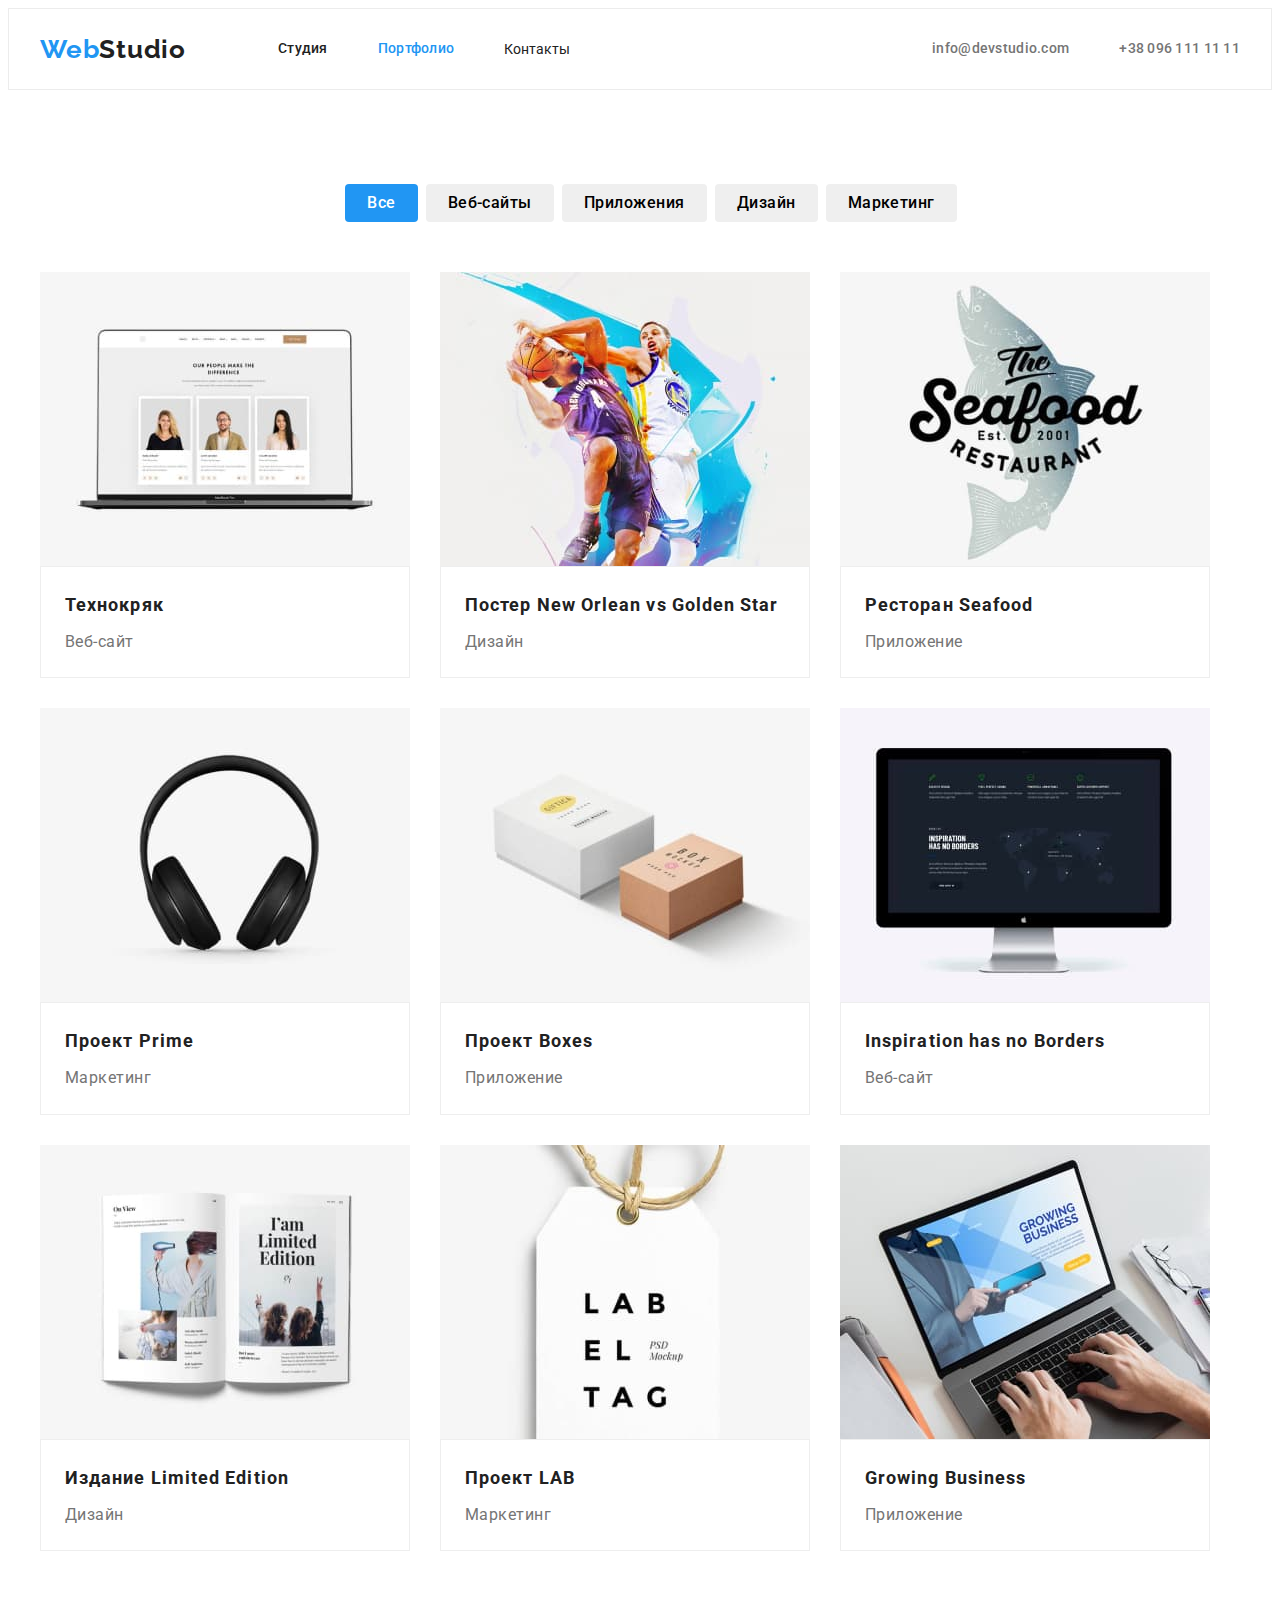
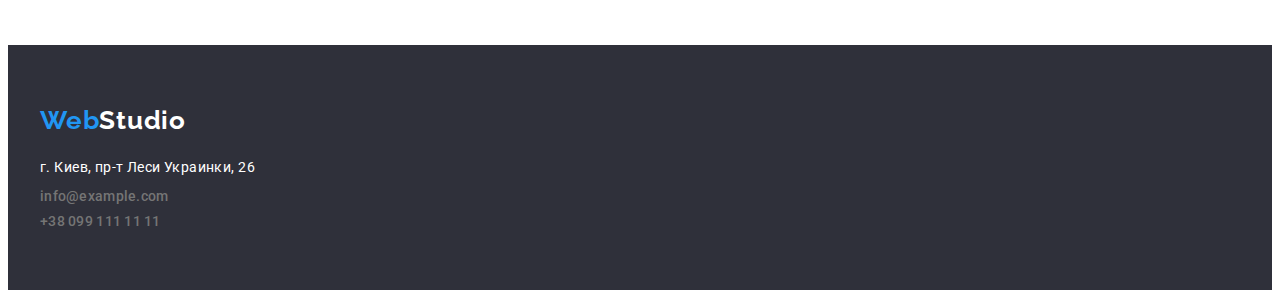
==== portfolio.html @ 07ff0b9d "add all files from hw-03" ====
<!DOCTYPE html>
<html lang="ru">
  <head>
    <meta charset="UTF-8" />
    <meta http-equiv="X-UA-Compatible" content="IE=edge" />
    <meta name="viewport" content="width=device-width, initial-scale=1.0" />
    <title>Document</title>
    <link rel="preconnect" href="https://fonts.googleapis.com" />
    <link rel="preconnect" href="https://fonts.gstatic.com" crossorigin />
    <link
      href="https://fonts.googleapis.com/css2?family=Montserrat:wght@400;700&family=Raleway:wght@700&family=Roboto:wght@400;500;700;900&display=swap"
      rel="stylesheet"
    />
    <link
      rel="stylesheet"
      href="https://cdnjs.cloudflare.com/ajax/libs/modern-normalize/1.1.0/modern-normalize.min.css"
      integrity="sha512-wpPYUAdjBVSE4KJnH1VR1HeZfpl1ub8YT/NKx4PuQ5NmX2tKuGu6U/JRp5y+Y8XG2tV+wKQpNHVUX03MfMFn9Q=="
      crossorigin="anonymous"
      referrerpolicy="no-referrer"
    />
    <link rel="stylesheet" href="./css/styles.css" />
  </head>
  <body>
    <!-- HEADER -->
    <header class="page-header">
      <div class="container page-header-container">
        <nav class="page-nav">
          <a class="logo" href="/"
            >Web<span class="second-part-logo">Studio</span></a
          >
          <ul class="page-nav">
            <li class="menu-item">
              <a class="menu-link" href="./index.html">Студия</a>
            </li>
            <li class="menu-item">
              <a class="menu-link current" href="">Портфолио</a>
            </li>
            <li class="menu-item">
              <a class="menu-link" href="">Контакты</a>
            </li>
          </ul>
        </nav>
        <ul class="address-tel-container">
          <li>
            <a class="mail-address" href="mailto:info@devstudio.com"
              >info@devstudio.com</a
            >
          </li>
          <li>
            <a class="phone-number" href="tel:+380961111111"
              >+38 096 111 11 11</a
            >
          </li>
        </ul>
      </div>
    </header>
    <!-- Main -->
    <main>
      <!-- Навигация -->
      <section class="section">
        <div class="container">
          <h1 hidden>Навигация</h1>
          <ul class="container container-buttons">
            <li>
              <button type="button" class="portfolio-button current-portfolio">
                Все
              </button>
            </li>
            <li>
              <button type="button" class="portfolio-button">Веб-сайты</button>
            </li>
            <li>
              <button type="button" class="portfolio-button">Приложения</button>
            </li>
            <li>
              <button type="button" class="portfolio-button">Дизайн</button>
            </li>
            <li>
              <button type="button" class="portfolio-button">Маркетинг</button>
            </li>
          </ul>
          <!-- Плиточные елементы -->
          <ul class="work-element">
            <li class="work-list">
              <img
                src="./images/portfolio/website.jpg"
                alt="website"
                width="370"
                height="294"
              />
              <div class="work-element-name">
                <h2 class="description-work">Технокряк</h2>
                <p class="task-types">Веб-сайт</p>
              </div>
            </li>
            <li class="work-list">
              <img
                src="./images/portfolio/design.jpg"
                alt="design"
                width="370"
                height="294"
              />
              <div class="work-element-name">
                <h2 class="description-work">
                  Постер <span lang="en">New Orlean vs Golden Star</span>
                </h2>
                <p class="task-types">Дизайн</p>
              </div>
            </li>
            <li class="work-list">
              <img
                src="./images/portfolio/app.jpg"
                alt="app"
                width="370"
                height="294"
              />
              <div class="work-element-name">
                <h2 class="description-work">
                  Ресторан <span lang="en">Seafood</span>
                </h2>
                <p class="task-types">Приложение</p>
              </div>
            </li>
            <li class="work-list">
              <img
                src="./images/portfolio/marketing.jpg"
                alt="marketing"
                width="370"
                height="294"
              />
              <div class="work-element-name">
                <h2 class="description-work">
                  Проект <span lang="en">Prime</span>
                </h2>
                <p class="task-types">Маркетинг</p>
              </div>
            </li>
            <li class="work-list">
              <img
                src="./images/portfolio/second-app.jpg"
                alt="app"
                width="370"
                height="294"
              />
              <div class="work-element-name">
                <h2 class="description-work">
                  Проект <span lang="en">Boxes</span>
                </h2>
                <p class="task-types">Приложение</p>
              </div>
            </li>
            <li class="work-list">
              <img
                src="./images/portfolio/second-website.jpg"
                alt="website"
                width="370"
                height="294"
              />
              <div class="work-element-name">
                <h2 lang="en" class="description-work">
                  Inspiration has no Borders
                </h2>
                <p class="task-types">Веб-сайт</p>
              </div>
            </li>
            <li class="work-list">
              <img
                src="./images/portfolio/second-design.jpg"
                alt="design"
                width="370"
                height="294"
              />
              <div class="work-element-name">
                <h2 class="description-work">
                  Издание <span lang="en">Limited Edition</span>
                </h2>
                <p class="task-types">Дизайн</p>
              </div>
            </li>
            <li class="work-list">
              <img
                src="./images/portfolio/second-marketing.jpg"
                alt="marketing"
                width="370"
                height="294"
              />
              <div class="work-element-name">
                <h2 class="description-work">
                  Проект <span lang="en">LAB</span>
                </h2>
                <p class="task-types">Маркетинг</p>
              </div>
            </li>
            <li class="work-list">
              <img
                src="./images/portfolio/third-app.jpg"
                alt="app"
                width="370"
                height="294"
              />
              <div class="work-element-name">
                <h2 lang="en" class="description-work">Growing Business</h2>
                <p class="task-types">Приложение</p>
              </div>
            </li>
          </ul>
        </div>
      </section>
    </main>
    <!-- FOOTER -->
    <footer class="background-footer-portfolio">
      <div class="container">
        <a class="logo" href="./index.html"
          >Web<span class="second-part-logo-footer">Studio</span></a
        >
        <address>
          <ul>
            <li class="address">г. Киев, пр-т Леси Украинки, 26</li>
            <li>
              <a
                class="mail-address-portfolio footer"
                href="mailto:info@example.com"
                >info@example.com</a
              >
            </li>
            <li>
              <a
                class="phone-number-portfolio footer-number footer"
                href="tel:+380991111111"
                >+38 099 111 11 11</a
              >
            </li>
          </ul>
        </address>
      </div>
    </footer>
  </body>
</html>
---- css/styles.css ----
/*цвет основного текста #000000*/
/*акцент #2196F3*/
/*акцент #FFFFFF*/
/*цвет вторичного текста #757575*/
/*акцент rgba(255, 255, 255, 0.6);*/
/*цвет фона #E5E5E5*/
/*вторичный цвет фона #F5F4FA*/
:root {
  --accent-color: #2196f3;
  --second-accent-color: #212121;
  --accent-text-color: #757575;
  --background-accent-color: #ffffff;
  --background-second-color: #2f303a;
}

h1,
h2,
h3,
h4,
p {
  margin-top: 0;
  margin-bottom: 0;
}

ul,
ol {
  list-style: none;
  margin-top: 0;
  margin-bottom: 0;
  padding-left: 0;
}

a {
  text-decoration: none;
}

img {
  display: block;
}

button {
  cursor: pointer;
}

.menu-link.current {
  color: var(--accent-color);
}

body {
  font-family: "Roboto", sans-serif;
  font-size: 14px;
}

/* ================Общие классы================ */
/* HEADER */
.page-header {
  /* padding-top: 32px;
  padding-bottom: 32px; */
  border: 1px solid #ECECEC
  ;
}

.container {
  width: 1200px;
  margin-left: auto;
  margin-right: auto;
  padding-left: 15px;
  padding-right: 15px;
}

.page-header-container {
  display: flex;
  align-items: center;
  justify-content: space-between;
}

.page-nav {
  display: flex;
  align-items: center;
}

.logo {
  font-family: "Raleway", sans-serif;
  font-weight: 700;
  font-size: 26px;
  line-height: 1.19;
  letter-spacing: 0.03em;
  color: var(--accent-color);
  margin-right: 92px;
}

.second-part-logo {
  color: var(--second-accent-color);
}

.menu-item:not(:last-child) {
  font-weight: 500;
  font-size: 14px;
  line-height: 1.14;
  letter-spacing: 0.02em;
  color: var(--second-accent-color);
  margin-right: 50px;
}

.menu-link {
  color: var(--second-accent-color);
  padding: 32px 0;
  display: block;
}

.menu-link:hover,
.menu-link:focus {
  color: var(--accent-color);
}

.address-tel-container {
  display: flex;
  align-items: center;
}

/* ================INDEX================ */
/* HEADER */
.mail-address {
  font-weight: 500;
  font-size: 14px;
  line-height: 1.14;
  letter-spacing: 0.02em;
  color: var(--accent-text-color);
  margin-right: 50px;
  padding: 32px 0;
  display: block;
}

.mail-address:hover,
.mail-address:focus {
  color: var(--accent-color);
}

.phone-number {
  font-weight: 500;
  font-size: 14px;
  line-height: 1.14;
  letter-spacing: 0.02em;
  color: var(--accent-text-color);
  padding: 32px 0;
  display: block;
}

.phone-number:hover,
.phone-number:focus {
  color: var(--accent-color);
}

/* HERO */
.hero {
  text-align: center;
  padding-top: 200px;
  padding-bottom: 200px;
  background-color: var(--background-second-color);
}

.hero-title {
  font-weight: 900;
  font-size: 44px;
  line-height: 1.36;
  letter-spacing: 0.06em;
  text-transform: uppercase;
  color: var(--background-accent-color);
}

.main-button {
  margin-top: 30px;
  padding: 10px 32px;
  font-weight: 700;
  font-size: 16px;
  line-height: 1.88;
  letter-spacing: 0.06em;
  background-color: var(--accent-color);
  color: var(--background-accent-color);
  font-family: inherit;
  border: none;
  border-radius: 4px;
}

.main-button:hover,
.main-button:focus {
  background-color: #188ce8;
  box-shadow: 0px 4px 4px rgba(0, 0, 0, 0.15);
}

/* Наши преимущества */
.benefits {
  padding-top: 94px;
}

.benefits-item {
  display: flex;
  justify-content: center;
  align-items: center;
}

.benefits-list {
  width: 270px;
}

.benefits-list:not(:last-child) {
  margin-right: 30px;
}

.benefits-title {
  font-weight: 700;
  font-size: 14px;
  line-height: 1.14;
  letter-spacing: 0.03em;
  text-transform: uppercase;
  color: var(--second-accent-color);
}

.text-in-title {
  font-weight: 400;
  font-size: 14px;
  line-height: 1.71;
  letter-spacing: 0.03em;
  color: var(--accent-text-color);
}

/* Чем мы занимаемся */
.headline {
  text-align: center;
  font-weight: 700;
  font-size: 36px;
  line-height: 1.16;
  letter-spacing: 0.03em;
  padding-top: 94px;
  margin-bottom: 50px;
}

.container-job {
  width: 1200px;
  margin: 0 auto;
  padding-left: 15px;
  padding-right: 15px;
}

.command {
  display: flex;
  justify-content: center;
  align-items: center;
}

.command-item:not(:last-child) {
  margin-right: 30px;
}

/* Наша команда */
.background-command {
  background-color: #f5f4fa;
  padding-bottom: 94px;
}

.container-command {
  width: 1200px;
  margin: 0 auto;
  padding-left: 15px;
  padding-right: 15px;
}

.frame {
  width: 270px;
  background-color: #fff;
  border-radius: 0px 0px 4px 4px;
  box-shadow: 0px 1px 3px rgba(0, 0, 0, 0.12), 0px 1px 1px rgba(0, 0, 0, 0.14),
    0px 2px 1px rgba(0, 0, 0, 0.2);
}

.headline-command {
  text-align: center;
  font-weight: 700;
  font-size: 36px;
  line-height: 1.16;
  letter-spacing: 0.03em;
  margin-bottom: 50px;
  margin-top: 94px;
  padding-top: 94px;
}

.section-command {
  padding: 30px 0;
}

.name-command {
  font-weight: 500;
  font-size: 16px;
  line-height: 1.19;
  /* identical to box height */
  /* text-align: center; */
  letter-spacing: 0.03em;
  color: var(--second-accent-color);
}

.name-position {
  font-weight: 400;
  font-size: 16px;
  line-height: 1.19;
  /* identical to box height */
  /* text-align: center; */
  letter-spacing: 0.03em;
  color: var(--accent-text-color);
}

/* FOOTER */
.background-footer {
  background-color: var(--background-second-color);
  padding-top: 60px;
  padding-bottom: 60px;
}

.logo-footer {
  display: flex;
  margin-top: 60px;
}

.address {
  font-style: normal;
  font-weight: 400;
  font-size: 14px;
  line-height: 1.7;
  /* or 171% */
  letter-spacing: 0.03em;
  color: var(--background-accent-color);
  margin-top: 20px;
  margin-bottom: 9px;
}

.footer {
  font-style: normal;
  color: rgb(255, 255, 255, 0.6);
}

.footer-number {
  display: flex;
  margin-top: 9px;
}

.second-part-logo-footer {
  color: var(--background-accent-color);
}

/* ================PORTFOLIO================ */

/* Main */
/* Навигация */
.section {
  padding-top: 94px;
  padding-bottom: 94px;
}

.container-buttons {
  display: flex;
  justify-content: center;
  align-items: center;
  margin-bottom: 50px;
}

.portfolio-button {
  font-weight: 500;
  font-size: 16px;
  line-height: 1.63;
  text-align: center;
  letter-spacing: 0.03em;
  color: #000;
  border: none;
  font-family: inherit;
  border-radius: 4px;
  padding: 6px 22px;
  margin-right: 8px;
}
/* Плиточные елементы */
.container {
  width: 1200px;
  margin-left: auto;
  margin-right: auto;
  padding-left: 15px;
  padding-right: 15px;
}

.work-element {
  display: flex;
  flex-wrap: wrap;
}

.work-list {
  width: 370px;
  margin-right: 30px;
  margin-bottom: 30px;
}

.work-list:nth-child(3n) {
  margin-right: 0;
}

.work-list:nth-last-child(-n + 3) {
  margin-bottom: 0;
}

.work-element-name {
  padding-top: 20px;
  padding-bottom: 20px;
  padding-left: 24px;
  padding-right: 24px;
  border: 1px solid #EEEEEE;
}

.description-work {
  font-weight: 700;
  font-size: 18px;
  line-height: 2;
  /* identical to box height, or 200% */
  letter-spacing: 0.06em;
  color: var(--second-accent-color);
  margin-bottom: 4px;
}

.task-types {
  font-weight: 400;
  font-size: 16px;
  line-height: 1.9;
  /* identical to box height, or 188% */
  letter-spacing: 0.03em;
  color: var(--accent-text-color);
}

/* FOOTER */
.background-footer-portfolio {
  background-color: var(--background-second-color);
  padding-top: 60px;
  padding-bottom: 60px;
}

.mail-address-portfolio {
  font-weight: 500;
  font-size: 14px;
  line-height: 1.14;
  letter-spacing: 0.02em;
  color: var(--accent-text-color);
  margin-right: 50px;
  display: block;
}

.mail-address-portfolio:hover,
.mail-address-portfolio:focus {
  color: var(--accent-color);
}

.phone-number-portfolio {
  font-weight: 500;
  font-size: 14px;
  line-height: 1.14;
  letter-spacing: 0.02em;
  color: var(--accent-text-color);
  display: block;
}

.phone-number-portfolio:hover,
.phone-number-portfolio:focus {
  color: var(--accent-color);
}

.current-portfolio {
  background-color: var(--accent-color);
  color: var(--background-accent-color);
}

.portfolio-button:hover,
.portfolio-button:focus {
  /* shadow-middle */
  box-shadow: 0px 3px 1px rgba(0, 0, 0, 0.1), 0px 1px 2px rgba(0, 0, 0, 0.08),
    0px 2px 2px rgba(0, 0, 0, 0.12);
  color: var(--background-accent-color);
  background: var(--accent-color);
}
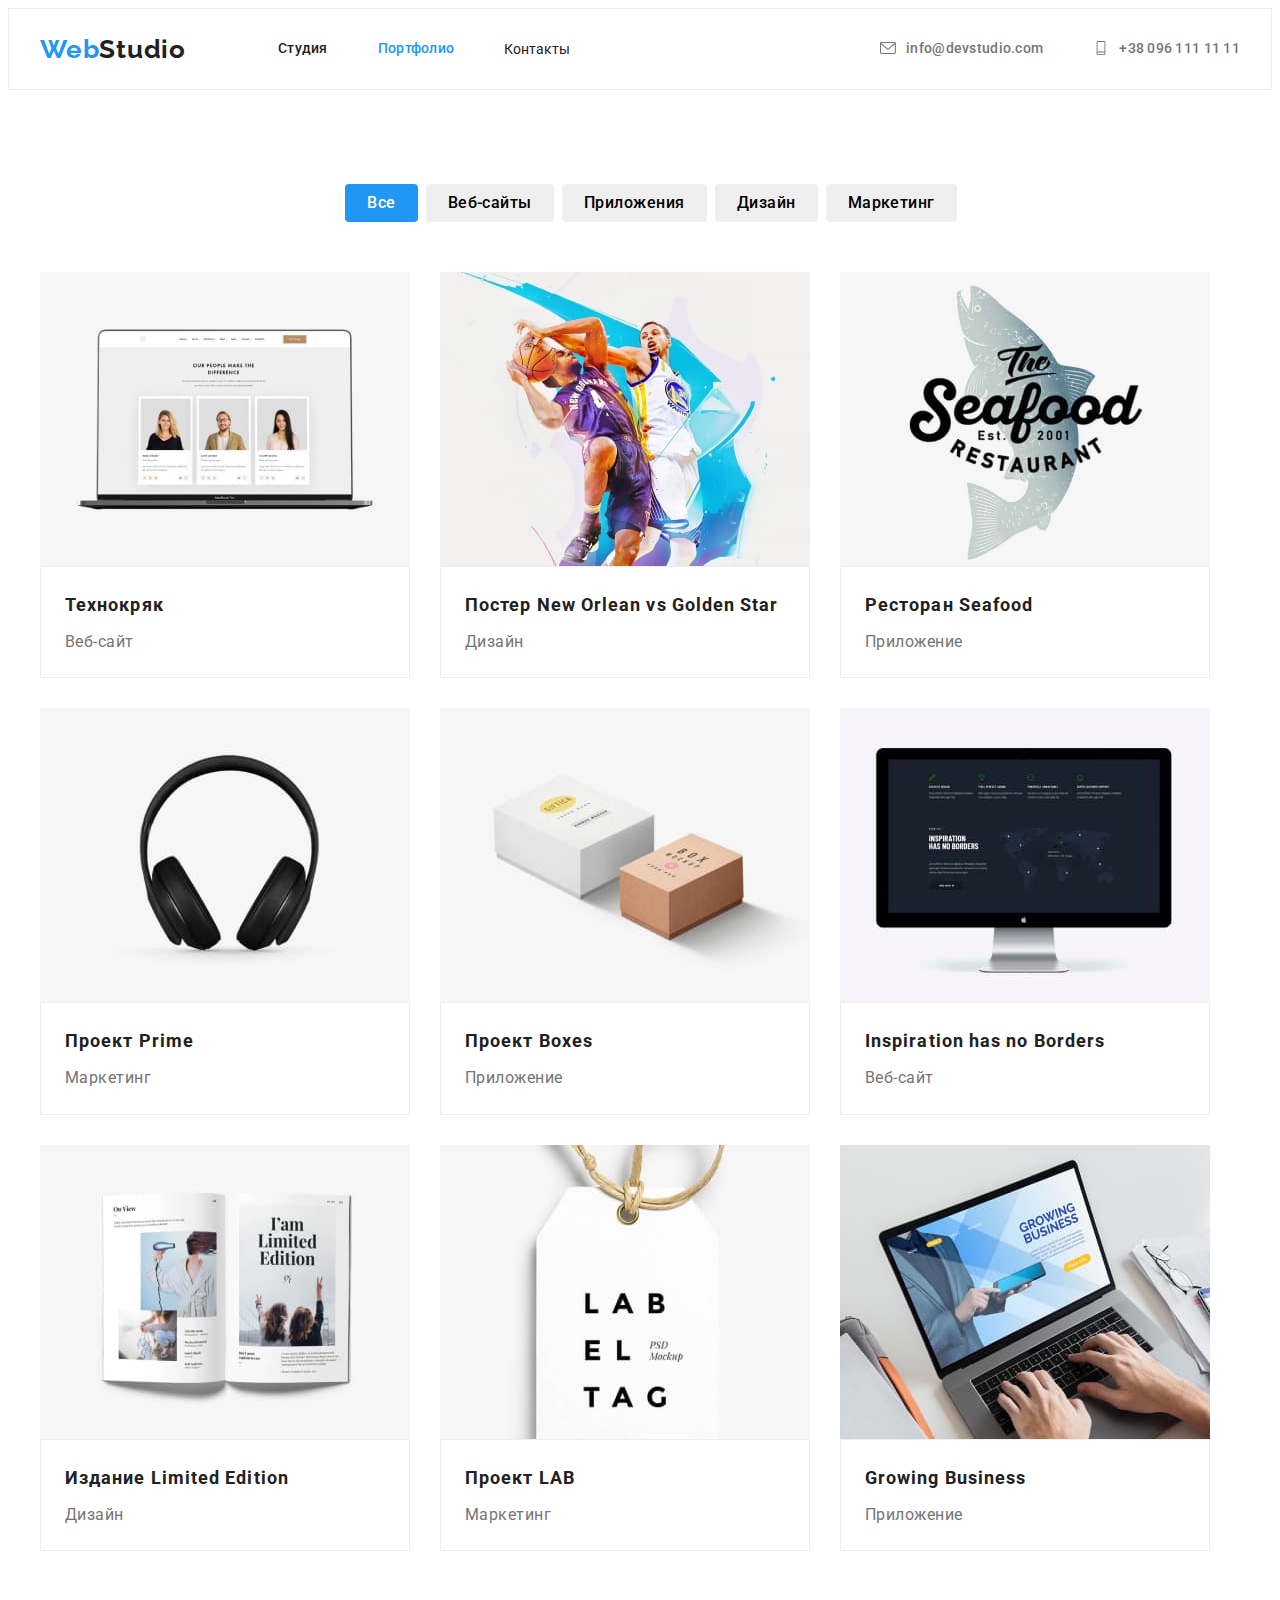
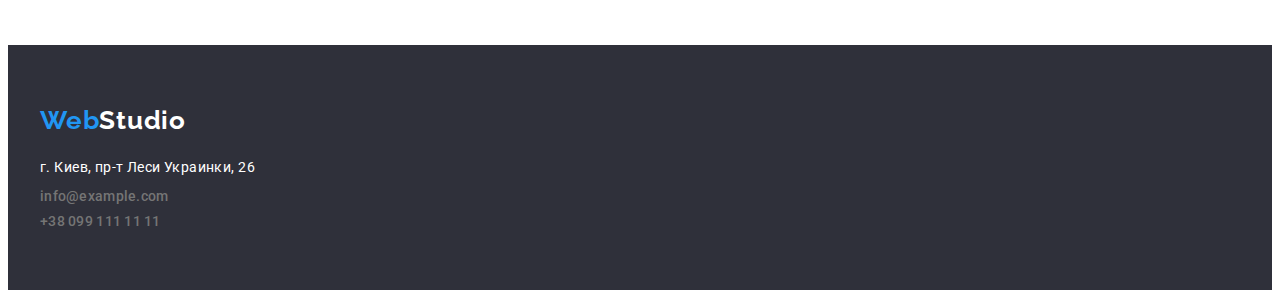
==== commit 3773b570: "add icons svg" ====
--- a/portfolio.html
+++ b/portfolio.html
@@ -43,12 +43,18 @@
         <ul class="address-tel-container">
           <li>
             <a class="mail-address" href="mailto:info@devstudio.com"
-              >info@devstudio.com</a
+              ><svg class="social-icon-header" width="16px" height="14px">
+                <use href="./images/symbol-defs.svg#icon-mail"></use>
+              </svg>
+              info@devstudio.com</a
             >
           </li>
           <li>
             <a class="phone-number" href="tel:+380961111111"
-              >+38 096 111 11 11</a
+              ><svg class="social-icon-header" width="16px" height="14px">
+                <use href="./images/symbol-defs.svg#icon-tel"></use>
+              </svg>
+              +38 096 111 11 11</a
             >
           </li>
         </ul>
--- a/css/styles.css
+++ b/css/styles.css
@@ -11,6 +11,7 @@
   --accent-text-color: #757575;
   --background-accent-color: #ffffff;
   --background-second-color: #2f303a;
+  --fill-color: #afb1b8;
 }
 
 h1,
@@ -56,8 +57,7 @@
 .page-header {
   /* padding-top: 32px;
   padding-bottom: 32px; */
-  border: 1px solid #ECECEC
-  ;
+  border: 1px solid #ececec;
 }
 
 .container {
@@ -120,6 +120,7 @@
 
 /* ================INDEX================ */
 /* HEADER */
+
 .mail-address {
   font-weight: 500;
   font-size: 14px;
@@ -128,7 +129,15 @@
   color: var(--accent-text-color);
   margin-right: 50px;
   padding: 32px 0;
-  display: block;
+  display: flex;
+}
+
+.social-icon-header {
+  display: flex;
+  justify-content: center;
+  align-items: center;
+  fill: currentColor;
+  margin-right: 10px;
 }
 
 .mail-address:hover,
@@ -143,7 +152,7 @@
   letter-spacing: 0.02em;
   color: var(--accent-text-color);
   padding: 32px 0;
-  display: block;
+  display: flex;
 }
 
 .phone-number:hover,
@@ -156,7 +165,17 @@
   text-align: center;
   padding-top: 200px;
   padding-bottom: 200px;
+  background: rgba(47, 48, 58, 0.4);
+  background-image: linear-gradient(
+      rgba(47, 48, 58, 0.4),
+      rgba(47, 48, 58, 0.4)
+    ),
+    url(../images/primary/hero.jpg);
   background-color: var(--background-second-color);
+  /* background-repeat: no-repeat; */
+  background-size: cover;
+  /* width: 1600px;
+  height: 600px; */
 }
 
 .hero-title {
@@ -207,6 +226,11 @@
   margin-right: 30px;
 }
 
+.benefits-icon {
+  margin-bottom: 30px;
+  border-radius: 4px;
+}
+
 .benefits-title {
   font-weight: 700;
   font-size: 14px;
@@ -308,6 +332,83 @@
   color: var(--accent-text-color);
 }
 
+.social-list {
+  display: flex;
+  justify-content: center;
+  gap: 10px;
+  margin-top: 16px;
+}
+
+.social-list-link {
+  display: flex;
+  justify-content: center;
+  align-items: center;
+  width: 44px;
+  height: 44px;
+  border-radius: 50%;
+  background-color: rgb(255, 255, 255);
+}
+
+.social-list-icon {
+  fill: var(--fill-color);
+}
+
+.social-list-link:hover,
+.social-list-link:focus {
+  background-color: var(--accent-color);
+}
+
+.social-list-link:hover .social-list-icon,
+.social-list-link:focus .social-list-icon {
+  fill: var(--background-accent-color);
+}
+/* Постоянные клиенты */
+.headline-clients {
+  text-align: center;
+  font-weight: 700;
+  font-size: 36px;
+  line-height: 1.16;
+  letter-spacing: 0.03em;
+  margin-bottom: 50px;
+  padding-top: 94px;
+}
+
+.clients-list {
+  display: flex;
+  justify-content: center;
+  align-items: center;
+  gap: 30px;
+  padding-bottom: 94px;
+}
+
+.clients-item {
+  border: 1px solid #afb1b8;
+  border-radius: 4px;
+}
+
+.clients-icon {
+  width: 106px;
+  height: 60px;
+  fill: var(--fill-color);
+}
+
+.clients-list-link {
+  display: flex;
+  justify-content: center;
+  align-items: center;
+  width: 170px;
+  height: 92px;
+}
+.clients-icon:hover,
+.clients-icon:hover {
+  fill: #188ce8;
+}
+
+.clients-item:hover,
+.clients-item:focus {
+  color: var(--accent-color);
+}
+
 /* FOOTER */
 .background-footer {
   background-color: var(--background-second-color);
@@ -346,6 +447,53 @@
   color: var(--background-accent-color);
 }
 
+.container-footer {
+  display: flex;
+  justify-content: first baseline;
+  align-items: baseline;
+  width: 1200px;
+  margin-left: auto;
+  margin-right: auto;
+  padding-left: 15px;
+  padding-right: 15px;
+}
+/* .container-footer {
+  margin-left: 300px;
+} */
+
+.headline-footer {
+  font-weight: 700;
+  font-size: 14px;
+  line-height: 1.16;
+  letter-spacing: 0.03em;
+  color: var(--background-accent-color);
+}
+
+.social-list-footer {
+  display: flex;
+  justify-content: center;
+  gap: 10px;
+  margin-top: 16px;
+}
+
+.social-list-link-footer {
+  display: flex;
+  justify-content: center;
+  align-items: center;
+  width: 44px;
+  height: 44px;
+  border-radius: 50%;
+  background-color: rgba(255, 255, 255, 0.1);
+}
+
+.social-list-icon-footer {
+  fill: var(--background-accent-color);
+}
+
+.social-list-link-footer:hover,
+.social-list-link:focus {
+  background-color: var(--accent-color);
+}
 /* ================PORTFOLIO================ */
 
 /* Main */
@@ -403,12 +551,19 @@
   margin-bottom: 0;
 }
 
+.work-list:hover,
+.work-list:focus {
+  box-shadow: 0px 1px 1px rgba(0, 0, 0, 0.12), 0px 4px 4px rgba(0, 0, 0, 0.06),
+    1px 4px 6px rgba(0, 0, 0, 0.16);
+  cursor: pointer;
+}
+
 .work-element-name {
   padding-top: 20px;
   padding-bottom: 20px;
   padding-left: 24px;
   padding-right: 24px;
-  border: 1px solid #EEEEEE;
+  border: 1px solid #eeeeee;
 }
 
 .description-work {
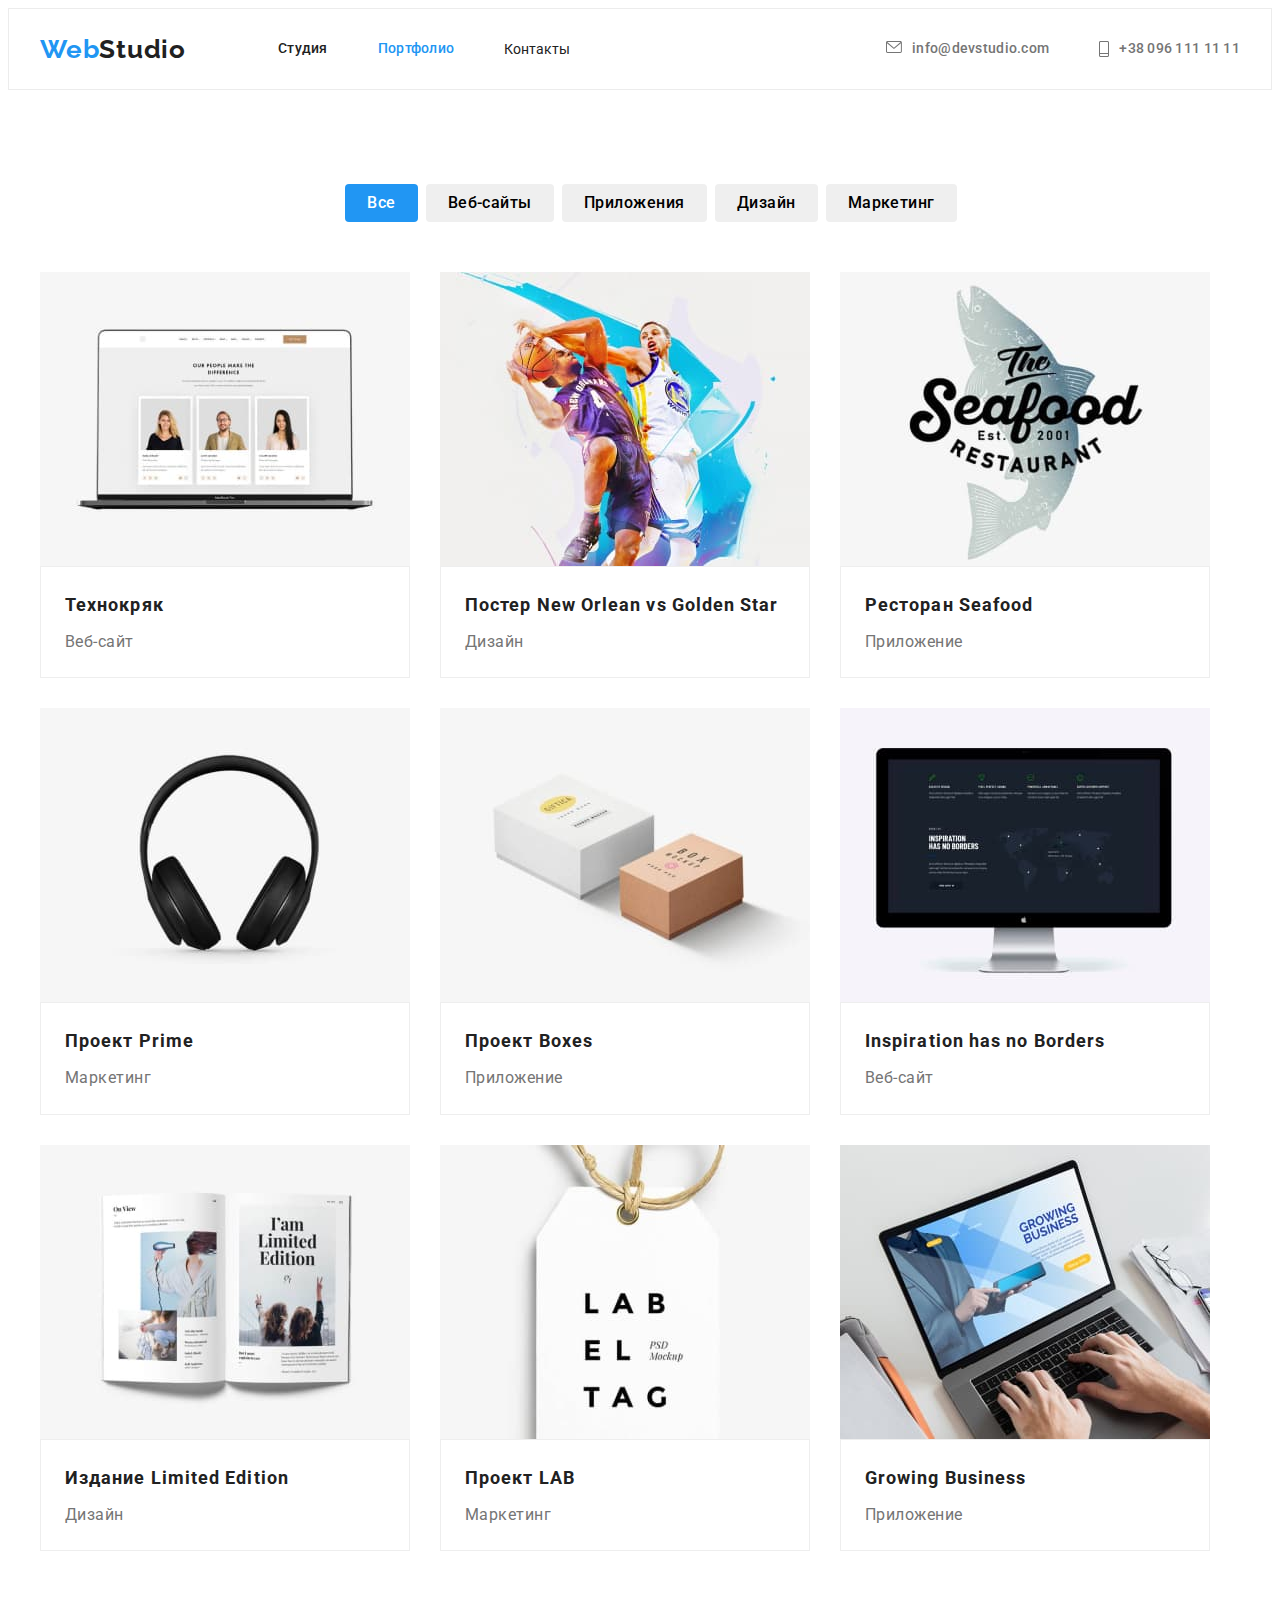
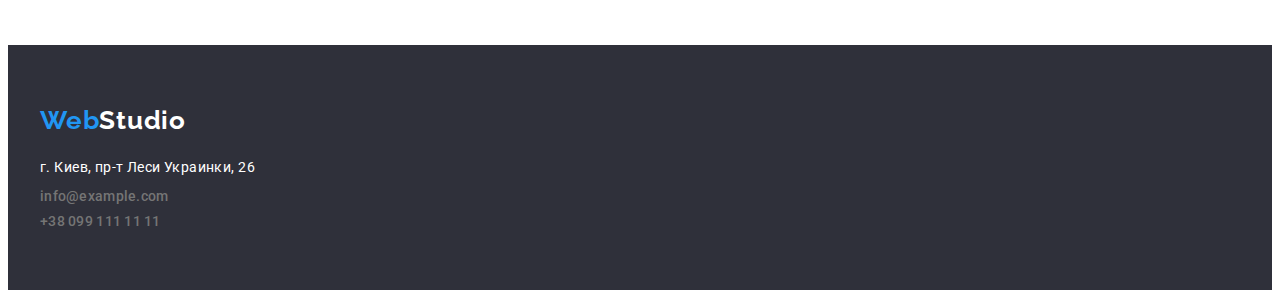
==== commit 959bbba2: "update homework" ====
--- a/portfolio.html
+++ b/portfolio.html
@@ -43,7 +43,7 @@
         <ul class="address-tel-container">
           <li>
             <a class="mail-address" href="mailto:info@devstudio.com"
-              ><svg class="social-icon-header" width="16px" height="14px">
+              ><svg class="social-icon-header" width="16" height="12">
                 <use href="./images/symbol-defs.svg#icon-mail"></use>
               </svg>
               info@devstudio.com</a
@@ -51,7 +51,7 @@
           </li>
           <li>
             <a class="phone-number" href="tel:+380961111111"
-              ><svg class="social-icon-header" width="16px" height="14px">
+              ><svg class="social-icon-header" width="10" height="16">
                 <use href="./images/symbol-defs.svg#icon-tel"></use>
               </svg>
               +38 096 111 11 11</a
--- a/css/styles.css
+++ b/css/styles.css
@@ -222,13 +222,22 @@
   width: 270px;
 }
 
+.benefits-icon-container {
+  display: flex;
+  justify-content: center;
+  align-items: center;
+  background-color: #f5f4fa;
+  width: 270px;
+  height: 120px;
+  margin-bottom: 30px;
+  border-radius: 4px;
+}
+
 .benefits-list:not(:last-child) {
   margin-right: 30px;
 }
 
 .benefits-icon {
-  margin-bottom: 30px;
-  border-radius: 4px;
 }
 
 .benefits-title {
@@ -471,7 +480,7 @@
 
 .social-list-footer {
   display: flex;
-  justify-content: center;
+  justify-content: left;
   gap: 10px;
   margin-top: 16px;
 }
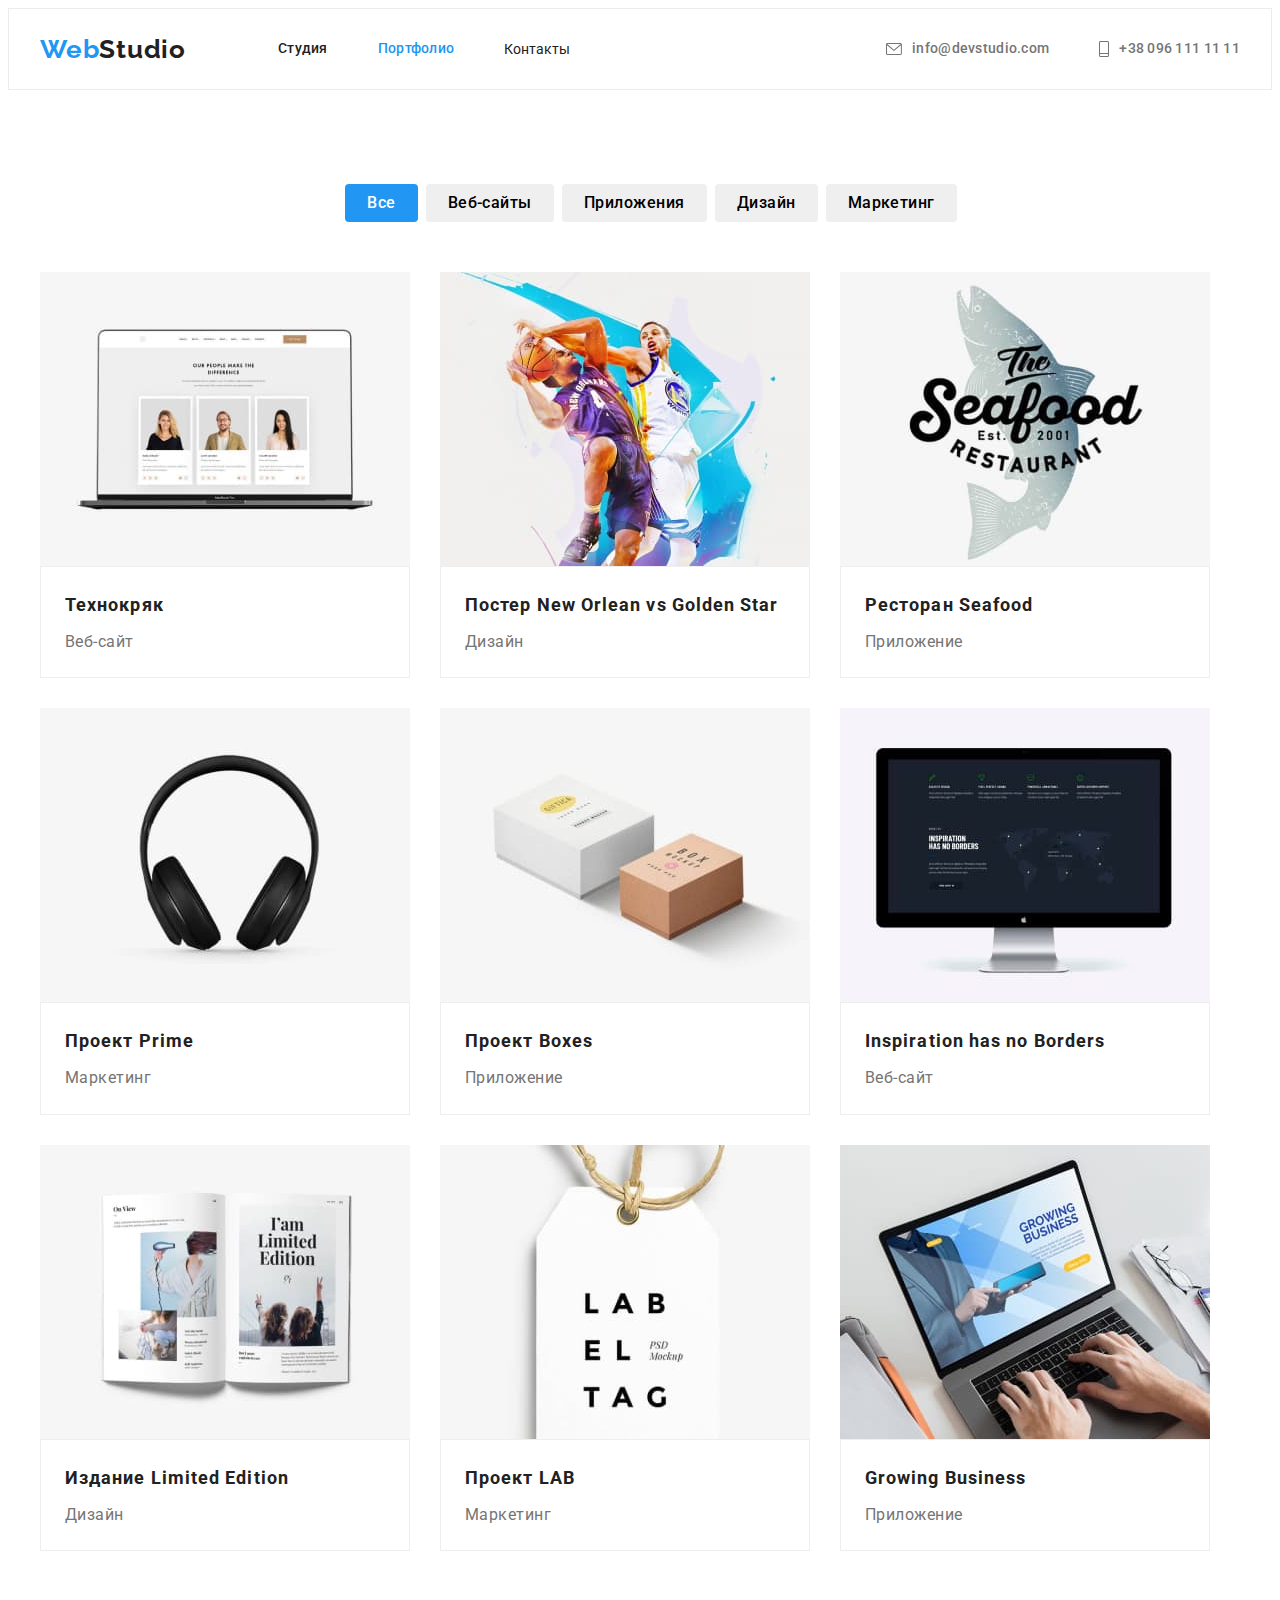
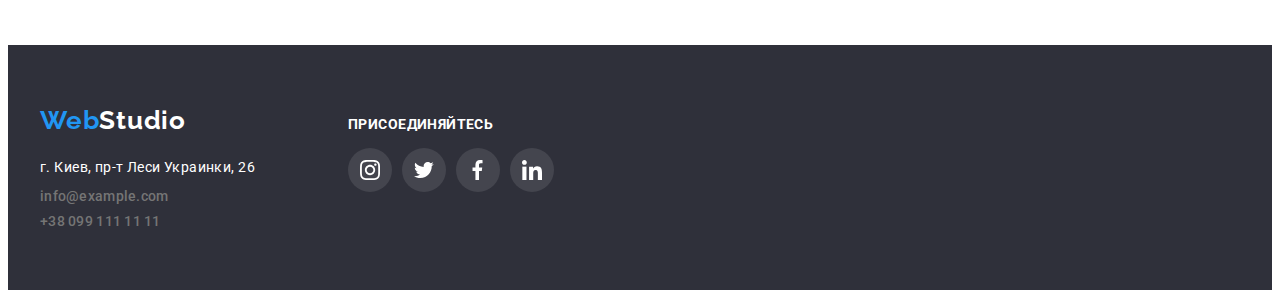
==== commit d330e224: "update footer" ====
--- a/portfolio.html
+++ b/portfolio.html
@@ -215,29 +215,64 @@
     </main>
     <!-- FOOTER -->
     <footer class="background-footer-portfolio">
-      <div class="container">
-        <a class="logo" href="./index.html"
-          >Web<span class="second-part-logo-footer">Studio</span></a
-        >
-        <address>
-          <ul>
-            <li class="address">г. Киев, пр-т Леси Украинки, 26</li>
-            <li>
-              <a
-                class="mail-address-portfolio footer"
-                href="mailto:info@example.com"
-                >info@example.com</a
-              >
-            </li>
-            <li>
-              <a
-                class="phone-number-portfolio footer-number footer"
-                href="tel:+380991111111"
-                >+38 099 111 11 11</a
-              >
-            </li>
-          </ul>
-        </address>
+      <div class="container-footer">
+        <div>
+          <a class="logo" href="./index.html"
+            >Web<span class="second-part-logo-footer">Studio</span></a
+          >
+          <address>
+            <ul>
+              <li class="address">г. Киев, пр-т Леси Украинки, 26</li>
+              <li>
+                <a
+                  class="mail-address-portfolio footer"
+                  href="mailto:info@example.com"
+                  >info@example.com</a
+                >
+              </li>
+              <li>
+                <a
+                  class="phone-number-portfolio footer-number footer"
+                  href="tel:+380991111111"
+                  >+38 099 111 11 11</a
+                >
+              </li>
+            </ul>
+          </address>
+        </div>
+        <div class="container-footer-links">
+          <h3 class="headline-footer">ПРИСОЕДИНЯЙТЕСЬ</h3>
+          <ul class="social-list-footer">
+            <li class="social-list-item-footer">
+              <a href="" class="social-list-link-footer">
+                <svg class="social-list-icon-footer" width="20" height="20">
+                  <use href="./images/symbol-defs.svg#icon-instagram"></use>
+                </svg>
+              </a>
+            </li>
+            <li class="social-list-item-footer">
+              <a href="" class="social-list-link-footer">
+                <svg class="social-list-icon-footer" width="20" height="20">
+                  <use href="./images/symbol-defs.svg#icon-twitter"></use>
+                </svg>
+              </a>
+            </li>
+            <li class="social-list-item-footer">
+              <a href="" class="social-list-link-footer">
+                <svg class="social-list-icon-footer" width="20" height="20">
+                  <use href="./images/symbol-defs.svg#icon-facebook"></use>
+                </svg>
+              </a>
+            </li>
+            <li class="social-list-item-footer">
+              <a href="" class="social-list-link-footer">
+                <svg class="social-list-icon-footer" width="20" height="20">
+                  <use href="./images/symbol-defs.svg#icon-linkedin"></use>
+                </svg>
+              </a>
+            </li>
+          </ul>
+        </div>
       </div>
     </footer>
   </body>
--- a/css/styles.css
+++ b/css/styles.css
@@ -130,6 +130,7 @@
   margin-right: 50px;
   padding: 32px 0;
   display: flex;
+  align-items: center;
 }
 
 .social-icon-header {
@@ -372,6 +373,10 @@
   fill: var(--background-accent-color);
 }
 /* Постоянные клиенты */
+.clients {
+  padding: 94px 0;
+}
+
 .headline-clients {
   text-align: center;
   font-weight: 700;
@@ -379,7 +384,6 @@
   line-height: 1.16;
   letter-spacing: 0.03em;
   margin-bottom: 50px;
-  padding-top: 94px;
 }
 
 .clients-list {
@@ -387,18 +391,11 @@
   justify-content: center;
   align-items: center;
   gap: 30px;
-  padding-bottom: 94px;
-}
-
-.clients-item {
-  border: 1px solid #afb1b8;
-  border-radius: 4px;
 }
 
 .clients-icon {
   width: 106px;
   height: 60px;
-  fill: var(--fill-color);
 }
 
 .clients-list-link {
@@ -407,15 +404,13 @@
   align-items: center;
   width: 170px;
   height: 92px;
-}
-.clients-icon:hover,
-.clients-icon:hover {
+  border: 1px solid #afb1b8;
+  border-radius: 4px;
+  fill: var(--fill-color);
+}
+.clients-list-link:hover {
   fill: #188ce8;
-}
-
-.clients-item:hover,
-.clients-item:focus {
-  color: var(--accent-color);
+  border-color: #2196f3;
 }
 
 /* FOOTER */
@@ -435,7 +430,6 @@
   font-weight: 400;
   font-size: 14px;
   line-height: 1.7;
-  /* or 171% */
   letter-spacing: 0.03em;
   color: var(--background-accent-color);
   margin-top: 20px;
@@ -458,7 +452,6 @@
 
 .container-footer {
   display: flex;
-  justify-content: first baseline;
   align-items: baseline;
   width: 1200px;
   margin-left: auto;
@@ -466,9 +459,6 @@
   padding-left: 15px;
   padding-right: 15px;
 }
-/* .container-footer {
-  margin-left: 300px;
-} */
 
 .headline-footer {
   font-weight: 700;
@@ -476,6 +466,10 @@
   line-height: 1.16;
   letter-spacing: 0.03em;
   color: var(--background-accent-color);
+}
+
+.container-footer-links {
+  margin-left: 70px;
 }
 
 .social-list-footer {
